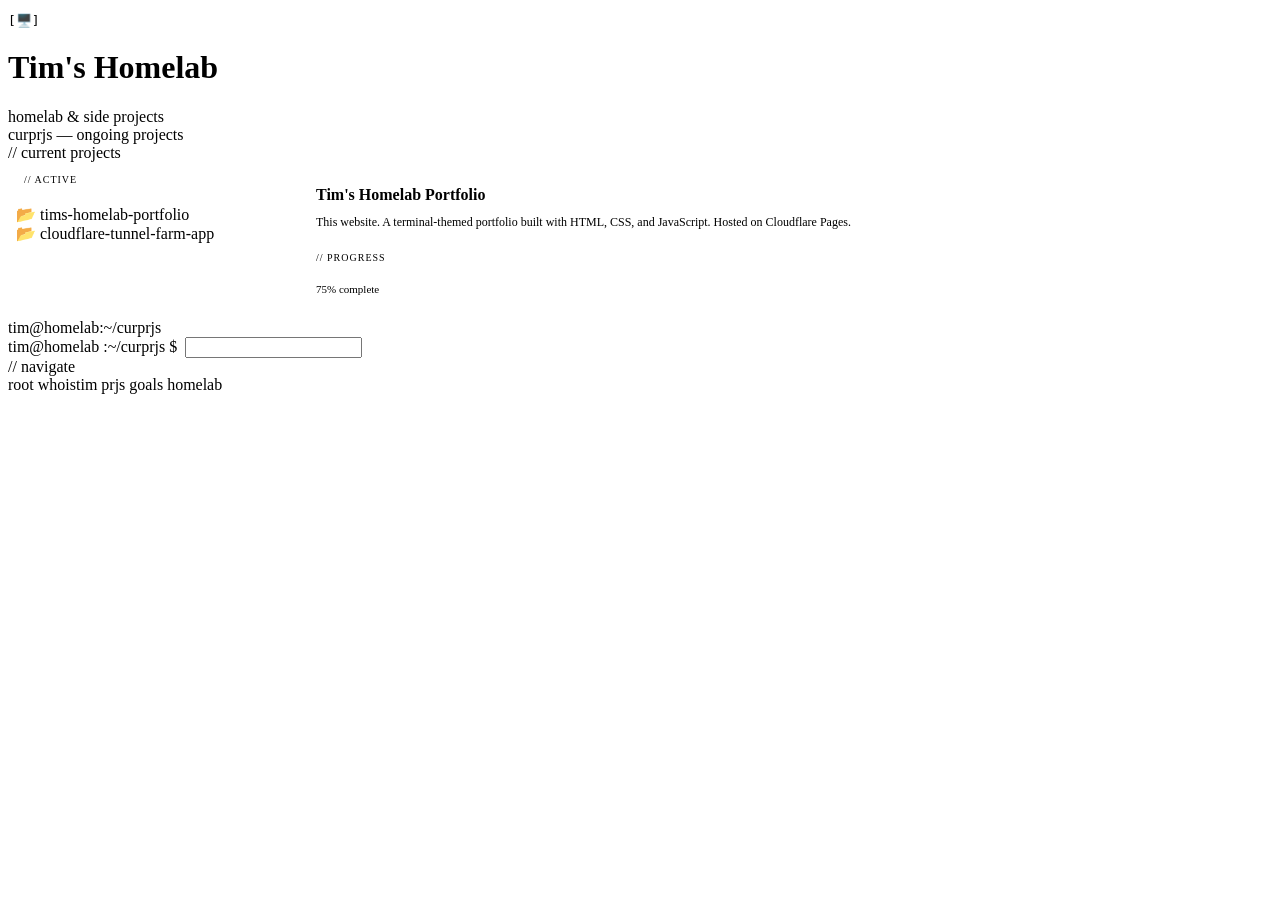
==== curprojects.html @ 7fc9b071 "Add files via upload" ====
<!DOCTYPE html>
<html lang="en">
<head>
  <meta charset="UTF-8">
  <meta name="viewport" content="width=device-width, initial-scale=1.0">
  <title>Current Projects — Tim's Homelab</title>
  <link rel="stylesheet" href="assets/css/style.css">
  <style>
    .curprj-layout { display: grid; grid-template-columns: 260px 1fr; gap: 24px; }
    .curprj-list-panel { border: 1px solid var(--border); border-radius: 6px; overflow-y: auto; background: var(--bg2); }
    .list-header { padding: 12px 16px; border-bottom: 1px solid var(--border); font-size: 10px; color: var(--text-dim); text-transform: uppercase; letter-spacing: 0.1em; }
    .curprj-detail { border: 1px solid var(--border); border-radius: 6px; background: var(--bg2); padding: 24px; }
    .proj-name { font-size: 16px; font-weight: 700; color: var(--text-bright); margin-bottom: 8px; }
    .proj-purpose { font-size: 12px; color: var(--text-dim); margin-bottom: 20px; line-height: 1.7; }
    .progress-label { font-size: 10px; color: var(--text-dim); text-transform: uppercase; letter-spacing: 0.1em; margin-bottom: 8px; }
    .progress-bar-wrap { background: var(--bg3); border: 1px solid var(--border); border-radius: 3px; height: 8px; overflow: hidden; margin-bottom: 4px; }
    .progress-bar { height: 100%; background: var(--green); border-radius: 3px; transition: width 0.6s ease; }
    .progress-pct { font-size: 11px; color: var(--green); }
    .empty-state { color: var(--text-dim); font-size: 12px; }
    @media (max-width: 768px) { .curprj-layout { grid-template-columns: 1fr; } }
  </style>
</head>
<body class="page-wrapper">

  <header class="site-header">
    <div class="site-title">
      <pre class="ascii-icon">[🖥️]</pre>
      <div class="title-text">
        <h1>Tim's Homelab</h1>
        <span>homelab &amp; side projects</span>
      </div>
    </div>
    <div class="site-description">curprjs — ongoing projects</div>
  </header>

  <main class="page-content fade-in">
    <div class="page-title">// <span>current projects</span></div>

    <div class="curprj-layout">
      <div class="curprj-list-panel">
        <div class="list-header">// active</div>
        <div id="curprj-list" class="folder-list" style="padding:8px"></div>
      </div>
      <div class="curprj-detail" id="curprj-detail">
        <div class="empty-state">select a project to view progress</div>
      </div>
    </div>
  </main>

  <div class="nav-terminal">
    <div class="terminal">
      <div class="terminal-bar">
        <div class="terminal-dot red"></div>
        <div class="terminal-dot yellow"></div>
        <div class="terminal-dot green"></div>
        <span class="terminal-title">tim@homelab:~/curprjs</span>
      </div>
      <div class="terminal-body">
        <div id="nav-output"></div>
        <div class="terminal-line">
          <span class="prompt-user">tim</span><span class="prompt-at">@</span><span class="prompt-host">homelab</span>
          <span style="color:var(--text-dim)">:</span><span class="prompt-path">~/curprjs</span>
          <span style="color:var(--text)">$&nbsp;</span>
          <input id="nav-input" class="terminal-input" type="text" autocomplete="off" spellcheck="false">
        </div>
      </div>
      <div class="cheatsheet">
        <div class="cheatsheet-label">// navigate</div>
        <span class="cmd-hint"><span class="cmd" data-cmd="root">root</span></span>
        <span class="cmd-hint"><span class="cmd" data-cmd="whoistim">whoistim</span></span>
        <span class="cmd-hint"><span class="cmd" data-cmd="prjs">prjs</span></span>
        <span class="cmd-hint"><span class="cmd" data-cmd="goals">goals</span></span>
        <span class="cmd-hint"><span class="cmd" data-cmd="homelab">homelab</span></span>
      </div>
    </div>
  </div>

  <script src="assets/js/terminal.js"></script>
  <script>
    const CUR_PROJECTS = [
      {
        id: 'portfolio',
        folder: 'tims-homelab-portfolio',
        name: "Tim's Homelab Portfolio",
        purpose: 'This website. A terminal-themed portfolio built with HTML, CSS, and JavaScript. Hosted on Cloudflare Pages.',
        progress: 75,
      },
      {
        id: 'cloudflare-tunnel',
        folder: 'cloudflare-tunnel-farm-app',
        name: 'Cloudflare Tunnel — Farm App',
        purpose: 'Exposing the Farm Management System running on proot Debian to the internet via Cloudflare Quick Tunnel.',
        progress: 40,
      },
    ];

    const list   = document.getElementById('curprj-list');
    const detail = document.getElementById('curprj-detail');

    list.innerHTML = CUR_PROJECTS.map((p, i) => `
      <div class="folder-item ${i===0?'active':''}" data-id="${p.id}">
        <span class="folder-icon">📂</span>
        <span>${p.folder}</span>
      </div>
    `).join('');

    function show(id) {
      const p = CUR_PROJECTS.find(x => x.id === id);
      if (!p) return;
      document.querySelectorAll('.folder-item').forEach(el => el.classList.toggle('active', el.dataset.id === id));
      detail.innerHTML = `
        <div class="fade-in">
          <div class="proj-name">${p.name}</div>
          <div class="proj-purpose">${p.purpose}</div>
          <div class="progress-label">// progress</div>
          <div class="progress-bar-wrap">
            <div class="progress-bar" style="width:${p.progress}%"></div>
          </div>
          <div class="progress-pct">${p.progress}% complete</div>
        </div>
      `;
    }

    show(CUR_PROJECTS[0].id);
    list.addEventListener('click', e => {
      const item = e.target.closest('.folder-item');
      if (item) show(item.dataset.id);
    });
  </script>
</body>
</html>
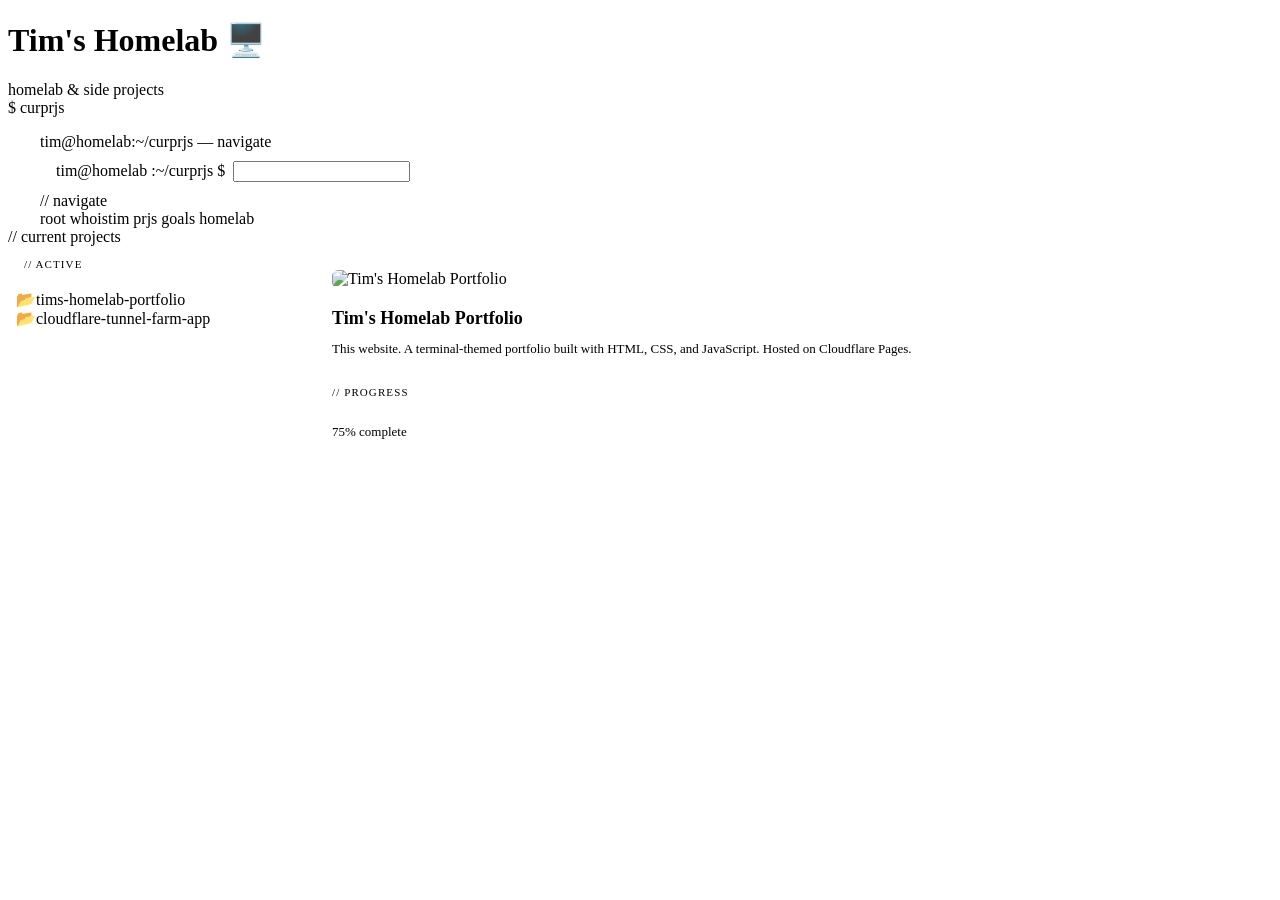
==== commit ce739921: "Renewal of Files" ====
--- a/curprojects.html
+++ b/curprojects.html
@@ -6,57 +6,51 @@
   <title>Current Projects — Tim's Homelab</title>
   <link rel="stylesheet" href="assets/css/style.css">
   <style>
-    .curprj-layout { display: grid; grid-template-columns: 260px 1fr; gap: 24px; }
-    .curprj-list-panel { border: 1px solid var(--border); border-radius: 6px; overflow-y: auto; background: var(--bg2); }
-    .list-header { padding: 12px 16px; border-bottom: 1px solid var(--border); font-size: 10px; color: var(--text-dim); text-transform: uppercase; letter-spacing: 0.1em; }
-    .curprj-detail { border: 1px solid var(--border); border-radius: 6px; background: var(--bg2); padding: 24px; }
-    .proj-name { font-size: 16px; font-weight: 700; color: var(--text-bright); margin-bottom: 8px; }
-    .proj-purpose { font-size: 12px; color: var(--text-dim); margin-bottom: 20px; line-height: 1.7; }
-    .progress-label { font-size: 10px; color: var(--text-dim); text-transform: uppercase; letter-spacing: 0.1em; margin-bottom: 8px; }
-    .progress-bar-wrap { background: var(--bg3); border: 1px solid var(--border); border-radius: 3px; height: 8px; overflow: hidden; margin-bottom: 4px; }
-    .progress-bar { height: 100%; background: var(--green); border-radius: 3px; transition: width 0.6s ease; }
-    .progress-pct { font-size: 11px; color: var(--green); }
-    .empty-state { color: var(--text-dim); font-size: 12px; }
-    @media (max-width: 768px) { .curprj-layout { grid-template-columns: 1fr; } }
+    .curprj-layout { display:grid; grid-template-columns:280px 1fr; gap:20px; min-height:60vh; }
+    .curprj-list-panel { border:1px solid var(--border); border-radius:6px; overflow-y:auto; background:var(--bg2); }
+    .list-header { padding:12px 16px; border-bottom:1px solid var(--border); font-size:11px; color:var(--text-dim); text-transform:uppercase; letter-spacing:0.1em; }
+    .curprj-detail { border:1px solid var(--border); border-radius:6px; background:var(--bg2); padding:24px; }
+
+    .proj-img-placeholder {
+      width:100%; height:180px; background:var(--bg3);
+      border:1px dashed var(--border); border-radius:6px;
+      display:flex; align-items:center; justify-content:center;
+      color:var(--text-dim); font-size:12px; margin-bottom:20px;
+    }
+
+    .proj-name { font-size:18px; font-weight:700; color:var(--text-bright); margin-bottom:8px; }
+    .proj-purpose { font-size:13px; color:var(--text-dim); margin-bottom:24px; line-height:1.9; }
+    .progress-label { font-size:11px; color:var(--text-dim); text-transform:uppercase; letter-spacing:0.1em; margin-bottom:10px; }
+    .progress-bar-wrap { background:var(--bg3); border:1px solid var(--border); border-radius:3px; height:10px; overflow:hidden; margin-bottom:6px; }
+    .progress-bar { height:100%; background:var(--green); border-radius:3px; transition:width 0.6s ease; }
+    .progress-pct { font-size:13px; color:var(--green); }
+
+    @media (max-width:768px) { .curprj-layout { grid-template-columns:1fr; } }
   </style>
 </head>
 <body class="page-wrapper">
 
   <header class="site-header">
     <div class="site-title">
-      <pre class="ascii-icon">[🖥️]</pre>
       <div class="title-text">
-        <h1>Tim's Homelab</h1>
+        <h1>Tim's Homelab 🖥️</h1>
         <span>homelab &amp; side projects</span>
       </div>
     </div>
-    <div class="site-description">curprjs — ongoing projects</div>
+    <div class="site-description">$ curprjs</div>
   </header>
 
-  <main class="page-content fade-in">
-    <div class="page-title">// <span>current projects</span></div>
-
-    <div class="curprj-layout">
-      <div class="curprj-list-panel">
-        <div class="list-header">// active</div>
-        <div id="curprj-list" class="folder-list" style="padding:8px"></div>
-      </div>
-      <div class="curprj-detail" id="curprj-detail">
-        <div class="empty-state">select a project to view progress</div>
-      </div>
-    </div>
-  </main>
-
-  <div class="nav-terminal">
+  <!-- Nav Terminal TOP -->
+  <div style="padding:16px 32px 0;">
     <div class="terminal">
       <div class="terminal-bar">
         <div class="terminal-dot red"></div>
         <div class="terminal-dot yellow"></div>
         <div class="terminal-dot green"></div>
-        <span class="terminal-title">tim@homelab:~/curprjs</span>
+        <span class="terminal-title">tim@homelab:~/curprjs — navigate</span>
       </div>
-      <div class="terminal-body">
-        <div id="nav-output"></div>
+      <div class="terminal-body" style="padding:10px 16px;">
+        <div id="nav-output" style="font-size:12px;"></div>
         <div class="terminal-line">
           <span class="prompt-user">tim</span><span class="prompt-at">@</span><span class="prompt-host">homelab</span>
           <span style="color:var(--text-dim)">:</span><span class="prompt-path">~/curprjs</span>
@@ -75,18 +69,31 @@
     </div>
   </div>
 
+  <main class="page-content fade-in">
+    <div class="page-title">// <span>current projects</span></div>
+    <div class="curprj-layout">
+      <div class="curprj-list-panel">
+        <div class="list-header">// active</div>
+        <div id="curprj-list" class="folder-list" style="padding:8px"></div>
+      </div>
+      <div class="curprj-detail" id="curprj-detail">
+        <div style="color:var(--text-dim);font-size:13px">select a project to view progress</div>
+      </div>
+    </div>
+  </main>
+
   <script src="assets/js/terminal.js"></script>
   <script>
     const CUR_PROJECTS = [
       {
-        id: 'portfolio',
+        id: 'portfolio', image: 'assets/img/portfolio.jpg',
         folder: 'tims-homelab-portfolio',
         name: "Tim's Homelab Portfolio",
         purpose: 'This website. A terminal-themed portfolio built with HTML, CSS, and JavaScript. Hosted on Cloudflare Pages.',
         progress: 75,
       },
       {
-        id: 'cloudflare-tunnel',
+        id: 'cloudflare-tunnel', image: 'assets/img/farmproject.jpg',
         folder: 'cloudflare-tunnel-farm-app',
         name: 'Cloudflare Tunnel — Farm App',
         purpose: 'Exposing the Farm Management System running on proot Debian to the internet via Cloudflare Quick Tunnel.',
@@ -97,10 +104,9 @@
     const list   = document.getElementById('curprj-list');
     const detail = document.getElementById('curprj-detail');
 
-    list.innerHTML = CUR_PROJECTS.map((p, i) => `
+    list.innerHTML = CUR_PROJECTS.map((p,i) => `
       <div class="folder-item ${i===0?'active':''}" data-id="${p.id}">
-        <span class="folder-icon">📂</span>
-        <span>${p.folder}</span>
+        <span class="folder-icon">📂</span><span>${p.folder}</span>
       </div>
     `).join('');
 
@@ -110,6 +116,7 @@
       document.querySelectorAll('.folder-item').forEach(el => el.classList.toggle('active', el.dataset.id === id));
       detail.innerHTML = `
         <div class="fade-in">
+          <img src="${p.image}" alt="${p.name}" style="width:100%;height:auto;aspect-ratio:16/9;object-fit:contain;border-radius:6px;border:1px solid var(--border);background:var(--bg3);margin-bottom:20px;">
           <div class="proj-name">${p.name}</div>
           <div class="proj-purpose">${p.purpose}</div>
           <div class="progress-label">// progress</div>
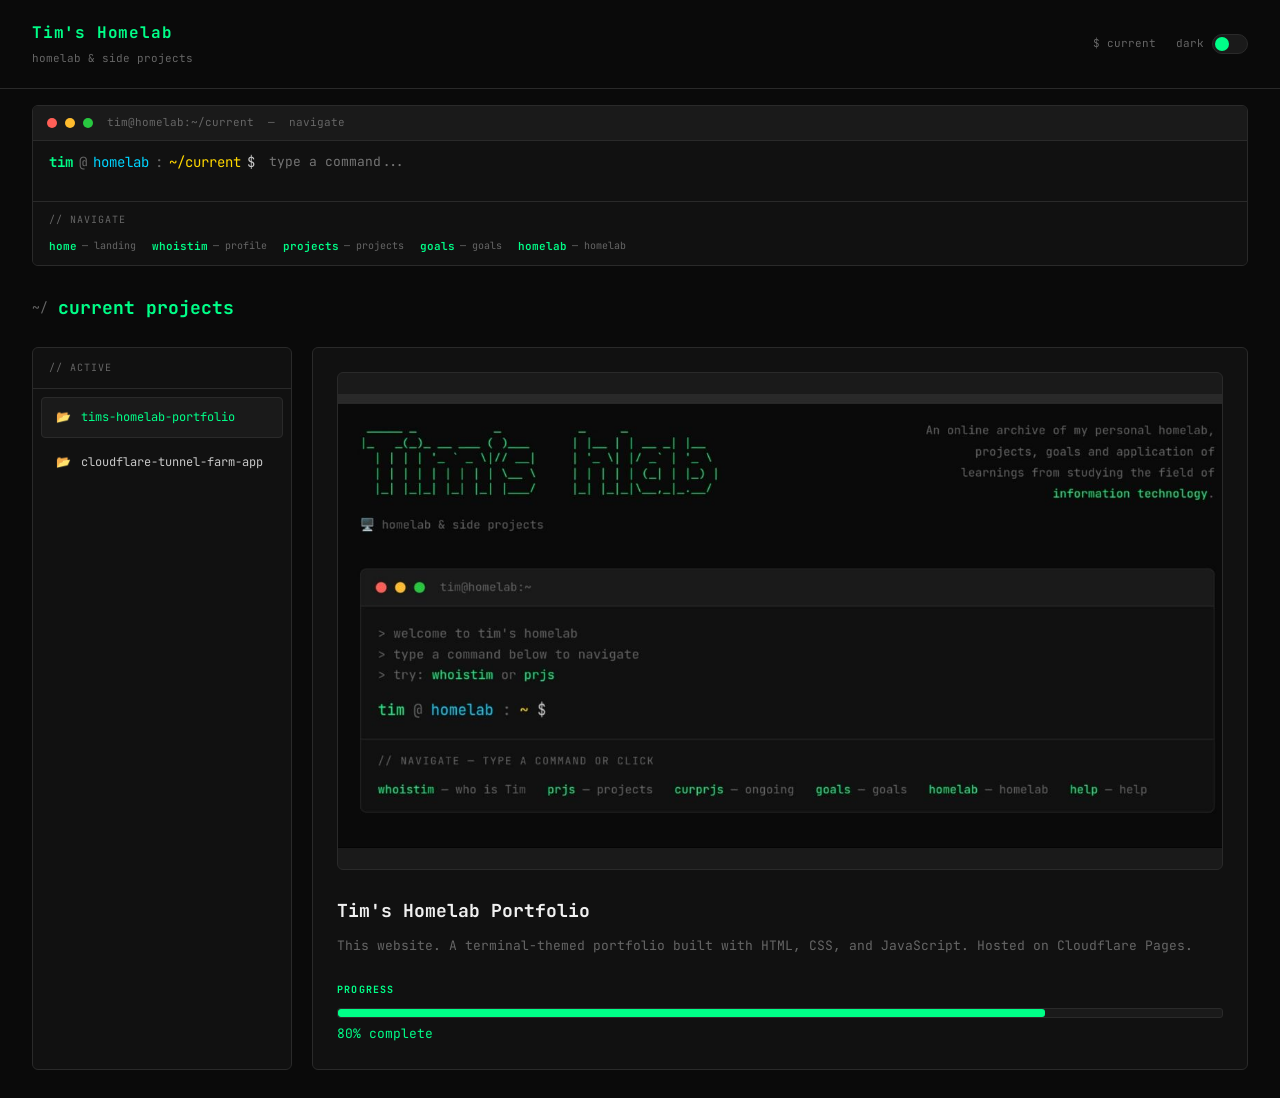
==== commit 7d101a8f: "v2" ====
--- a/curprojects.html
+++ b/curprojects.html
@@ -6,133 +6,108 @@
   <title>Current Projects — Tim's Homelab</title>
   <link rel="stylesheet" href="assets/css/style.css">
   <style>
-    .curprj-layout { display:grid; grid-template-columns:280px 1fr; gap:20px; min-height:60vh; }
+    .curprj-layout { display:grid; grid-template-columns:260px 1fr; gap:20px; min-height:60vh; }
     .curprj-list-panel { border:1px solid var(--border); border-radius:6px; overflow-y:auto; background:var(--bg2); }
-    .list-header { padding:12px 16px; border-bottom:1px solid var(--border); font-size:11px; color:var(--text-dim); text-transform:uppercase; letter-spacing:0.1em; }
+    .list-header { padding:12px 16px; border-bottom:1px solid var(--border); font-size:10px; color:var(--text-dim); text-transform:uppercase; letter-spacing:0.1em; }
     .curprj-detail { border:1px solid var(--border); border-radius:6px; background:var(--bg2); padding:24px; }
-
-    .proj-img-placeholder {
-      width:100%; height:180px; background:var(--bg3);
-      border:1px dashed var(--border); border-radius:6px;
-      display:flex; align-items:center; justify-content:center;
-      color:var(--text-dim); font-size:12px; margin-bottom:20px;
-    }
-
+    .proj-img { width:100%; height:auto; aspect-ratio:16/9; object-fit:contain; border-radius:6px; border:1px solid var(--border); background:var(--bg3); margin-bottom:20px; }
     .proj-name { font-size:18px; font-weight:700; color:var(--text-bright); margin-bottom:8px; }
     .proj-purpose { font-size:13px; color:var(--text-dim); margin-bottom:24px; line-height:1.9; }
-    .progress-label { font-size:11px; color:var(--text-dim); text-transform:uppercase; letter-spacing:0.1em; margin-bottom:10px; }
+    .progress-label { font-size:10px; color:var(--accent); text-transform:uppercase; letter-spacing:0.12em; margin-bottom:10px; font-weight:700; }
     .progress-bar-wrap { background:var(--bg3); border:1px solid var(--border); border-radius:3px; height:10px; overflow:hidden; margin-bottom:6px; }
-    .progress-bar { height:100%; background:var(--green); border-radius:3px; transition:width 0.6s ease; }
-    .progress-pct { font-size:13px; color:var(--green); }
-
-    @media (max-width:768px) { .curprj-layout { grid-template-columns:1fr; } }
+    .progress-bar { height:100%; background:var(--accent); border-radius:3px; transition:width 0.6s ease; }
+    .progress-pct { font-size:13px; color:var(--accent); }
+    @media(max-width:768px) { .curprj-layout { grid-template-columns:1fr; } }
   </style>
 </head>
 <body class="page-wrapper">
 
-  <header class="site-header">
-    <div class="site-title">
-      <div class="title-text">
-        <h1>Tim's Homelab 🖥️</h1>
-        <span>homelab &amp; side projects</span>
+<header class="site-header">
+  <div class="site-title">
+    <div class="title-text"><h1>Tim's Homelab</h1><span>homelab &amp; side projects</span></div>
+  </div>
+  <div class="header-right">
+    <div class="site-description">$ current</div>
+    <div class="theme-toggle" id="theme-toggle">
+      <span class="theme-toggle-label" id="theme-label">dark</span>
+      <div class="toggle-switch"><div class="toggle-knob"></div></div>
+    </div>
+  </div>
+</header>
+
+<div style="padding:16px 32px 0;">
+  <div class="terminal">
+    <div class="terminal-bar">
+      <div class="terminal-dot red"></div><div class="terminal-dot yellow"></div><div class="terminal-dot green"></div>
+      <span class="terminal-title">tim@homelab:~/current &nbsp;—&nbsp; navigate</span>
+    </div>
+    <div class="terminal-body" style="padding:10px 16px;">
+      <div id="nav-output" style="font-size:12px;"></div>
+      <div class="terminal-line">
+        <span class="prompt-user">tim</span><span class="prompt-at">@</span><span class="prompt-host">homelab</span>
+        <span style="color:var(--text-dim)">:</span><span class="prompt-path">~/current</span>
+        <span style="color:var(--text)">$&nbsp;</span>
+        <input id="nav-input" class="terminal-input" type="text" autocomplete="off" spellcheck="false" placeholder="type a command...">
       </div>
     </div>
-    <div class="site-description">$ curprjs</div>
-  </header>
-
-  <!-- Nav Terminal TOP -->
-  <div style="padding:16px 32px 0;">
-    <div class="terminal">
-      <div class="terminal-bar">
-        <div class="terminal-dot red"></div>
-        <div class="terminal-dot yellow"></div>
-        <div class="terminal-dot green"></div>
-        <span class="terminal-title">tim@homelab:~/curprjs — navigate</span>
-      </div>
-      <div class="terminal-body" style="padding:10px 16px;">
-        <div id="nav-output" style="font-size:12px;"></div>
-        <div class="terminal-line">
-          <span class="prompt-user">tim</span><span class="prompt-at">@</span><span class="prompt-host">homelab</span>
-          <span style="color:var(--text-dim)">:</span><span class="prompt-path">~/curprjs</span>
-          <span style="color:var(--text)">$&nbsp;</span>
-          <input id="nav-input" class="terminal-input" type="text" autocomplete="off" spellcheck="false">
-        </div>
-      </div>
-      <div class="cheatsheet">
-        <div class="cheatsheet-label">// navigate</div>
-        <span class="cmd-hint"><span class="cmd" data-cmd="root">root</span></span>
-        <span class="cmd-hint"><span class="cmd" data-cmd="whoistim">whoistim</span></span>
-        <span class="cmd-hint"><span class="cmd" data-cmd="prjs">prjs</span></span>
-        <span class="cmd-hint"><span class="cmd" data-cmd="goals">goals</span></span>
-        <span class="cmd-hint"><span class="cmd" data-cmd="homelab">homelab</span></span>
-      </div>
+    <div class="cheatsheet">
+      <div class="cheatsheet-label">// navigate</div>
+      <span class="cmd-hint"><span class="cmd" data-cmd="home">home</span> <span class="cmd-label">— landing</span></span>
+      <span class="cmd-hint"><span class="cmd" data-cmd="whoistim">whoistim</span> <span class="cmd-label">— profile</span></span>
+      <span class="cmd-hint"><span class="cmd" data-cmd="projects">projects</span> <span class="cmd-label">— projects</span></span>
+      <span class="cmd-hint"><span class="cmd" data-cmd="goals">goals</span> <span class="cmd-label">— goals</span></span>
+      <span class="cmd-hint"><span class="cmd" data-cmd="homelab">homelab</span> <span class="cmd-label">— homelab</span></span>
     </div>
   </div>
+</div>
 
-  <main class="page-content fade-in">
-    <div class="page-title">// <span>current projects</span></div>
-    <div class="curprj-layout">
-      <div class="curprj-list-panel">
-        <div class="list-header">// active</div>
-        <div id="curprj-list" class="folder-list" style="padding:8px"></div>
+<main class="page-content fade-in">
+  <div class="page-title"><span class="path">~/</span><span class="current">current projects</span></div>
+  <div class="curprj-layout">
+    <div class="curprj-list-panel">
+      <div class="list-header">// active</div>
+      <div id="curprj-list" class="folder-list" style="padding:8px"></div>
+    </div>
+    <div class="curprj-detail" id="curprj-detail">
+      <div style="color:var(--text-dim);font-size:13px">select a project to view progress</div>
+    </div>
+  </div>
+</main>
+
+<script src="assets/js/terminal.js"></script>
+<script>
+  const CUR_PROJECTS = [
+    { id:'portfolio', folder:'tims-homelab-portfolio', name:"Tim's Homelab Portfolio", image:'assets/img/portfolio.jpg', purpose:'This website. A terminal-themed portfolio built with HTML, CSS, and JavaScript. Hosted on Cloudflare Pages.', progress:80 },
+    { id:'cloudflare-tunnel', folder:'cloudflare-tunnel-farm-app', name:'Cloudflare Tunnel — Farm App', image:'assets/img/farmproject.jpg', purpose:'Exposing the Farm Management System running on proot Debian to the internet via Cloudflare Quick Tunnel.', progress:40 },
+  ];
+
+  const list = document.getElementById('curprj-list');
+  const detail = document.getElementById('curprj-detail');
+
+  list.innerHTML = CUR_PROJECTS.map((p,i) => `
+    <div class="folder-item ${i===0?'active':''}" data-id="${p.id}">
+      <span class="folder-icon">📂</span><span>${p.folder}</span>
+    </div>
+  `).join('');
+
+  function show(id) {
+    const p = CUR_PROJECTS.find(x => x.id === id);
+    if (!p) return;
+    document.querySelectorAll('.folder-item').forEach(el => el.classList.toggle('active', el.dataset.id === id));
+    detail.innerHTML = `
+      <div class="fade-in">
+        <img src="${p.image}" alt="${p.name}" class="proj-img">
+        <div class="proj-name">${p.name}</div>
+        <div class="proj-purpose">${p.purpose}</div>
+        <div class="progress-label">progress</div>
+        <div class="progress-bar-wrap"><div class="progress-bar" style="width:${p.progress}%"></div></div>
+        <div class="progress-pct">${p.progress}% complete</div>
       </div>
-      <div class="curprj-detail" id="curprj-detail">
-        <div style="color:var(--text-dim);font-size:13px">select a project to view progress</div>
-      </div>
-    </div>
-  </main>
+    `;
+  }
 
-  <script src="assets/js/terminal.js"></script>
-  <script>
-    const CUR_PROJECTS = [
-      {
-        id: 'portfolio', image: 'assets/img/portfolio.jpg',
-        folder: 'tims-homelab-portfolio',
-        name: "Tim's Homelab Portfolio",
-        purpose: 'This website. A terminal-themed portfolio built with HTML, CSS, and JavaScript. Hosted on Cloudflare Pages.',
-        progress: 75,
-      },
-      {
-        id: 'cloudflare-tunnel', image: 'assets/img/farmproject.jpg',
-        folder: 'cloudflare-tunnel-farm-app',
-        name: 'Cloudflare Tunnel — Farm App',
-        purpose: 'Exposing the Farm Management System running on proot Debian to the internet via Cloudflare Quick Tunnel.',
-        progress: 40,
-      },
-    ];
-
-    const list   = document.getElementById('curprj-list');
-    const detail = document.getElementById('curprj-detail');
-
-    list.innerHTML = CUR_PROJECTS.map((p,i) => `
-      <div class="folder-item ${i===0?'active':''}" data-id="${p.id}">
-        <span class="folder-icon">📂</span><span>${p.folder}</span>
-      </div>
-    `).join('');
-
-    function show(id) {
-      const p = CUR_PROJECTS.find(x => x.id === id);
-      if (!p) return;
-      document.querySelectorAll('.folder-item').forEach(el => el.classList.toggle('active', el.dataset.id === id));
-      detail.innerHTML = `
-        <div class="fade-in">
-          <img src="${p.image}" alt="${p.name}" style="width:100%;height:auto;aspect-ratio:16/9;object-fit:contain;border-radius:6px;border:1px solid var(--border);background:var(--bg3);margin-bottom:20px;">
-          <div class="proj-name">${p.name}</div>
-          <div class="proj-purpose">${p.purpose}</div>
-          <div class="progress-label">// progress</div>
-          <div class="progress-bar-wrap">
-            <div class="progress-bar" style="width:${p.progress}%"></div>
-          </div>
-          <div class="progress-pct">${p.progress}% complete</div>
-        </div>
-      `;
-    }
-
-    show(CUR_PROJECTS[0].id);
-    list.addEventListener('click', e => {
-      const item = e.target.closest('.folder-item');
-      if (item) show(item.dataset.id);
-    });
-  </script>
+  show(CUR_PROJECTS[0].id);
+  list.addEventListener('click', e => { const item = e.target.closest('.folder-item'); if (item) show(item.dataset.id); });
+</script>
 </body>
 </html>
--- a/assets/css/style.css
+++ b/assets/css/style.css
@@ -0,0 +1,320 @@
+@import url('https://fonts.googleapis.com/css2?family=JetBrains+Mono:wght@300;400;500;700&family=Share+Tech+Mono&display=swap');
+
+/* =========================================
+   DARK MODE (default)
+   ========================================= */
+:root {
+  --bg:          #0a0a0a;
+  --bg2:         #111111;
+  --bg3:         #1a1a1a;
+  --border:      #2a2a2a;
+  --accent:      #00ff88;
+  --accent-dim:  #00cc6a;
+  --cyan:        #00d4ff;
+  --yellow:      #ffd700;
+  --red:         #ff4444;
+  --text:        #c8c8c8;
+  --text-dim:    #666666;
+  --text-bright: #f0f0f0;
+  --font-mono:   'JetBrains Mono', 'Share Tech Mono', monospace;
+  --toggle-bg:   #1a1a1a;
+  --toggle-knob: #00ff88;
+}
+
+/* =========================================
+   LIGHT MODE
+   ========================================= */
+[data-theme="light"] {
+  --bg:          #f0f2f5;
+  --bg2:         #ffffff;
+  --bg3:         #e8eaed;
+  --border:      #d0d4da;
+  --accent:      #0077cc;
+  --accent-dim:  #005fa3;
+  --cyan:        #0066bb;
+  --yellow:      #b38600;
+  --red:         #cc2200;
+  --text:        #2a2a2a;
+  --text-dim:    #777777;
+  --text-bright: #000000;
+  --toggle-bg:   #d0d4da;
+  --toggle-knob: #0077cc;
+}
+
+/* =========================================
+   BASE
+   ========================================= */
+* { margin: 0; padding: 0; box-sizing: border-box; }
+
+html, body {
+  background: var(--bg);
+  color: var(--text);
+  font-family: var(--font-mono);
+  font-size: 14px;
+  line-height: 1.6;
+  min-height: 100vh;
+  overflow-x: hidden;
+  transition: background 0.3s ease, color 0.3s ease;
+}
+
+::-webkit-scrollbar { width: 6px; }
+::-webkit-scrollbar-track { background: var(--bg); }
+::-webkit-scrollbar-thumb { background: var(--border); border-radius: 3px; }
+::-webkit-scrollbar-thumb:hover { background: var(--accent-dim); }
+
+/* =========================================
+   THEME TOGGLE
+   ========================================= */
+.theme-toggle {
+  display: flex;
+  align-items: center;
+  gap: 8px;
+  cursor: pointer;
+  user-select: none;
+}
+
+.theme-toggle-label {
+  font-size: 11px;
+  color: var(--text-dim);
+}
+
+.toggle-switch {
+  width: 36px;
+  height: 20px;
+  background: var(--toggle-bg);
+  border: 1px solid var(--border);
+  border-radius: 10px;
+  position: relative;
+  transition: background 0.3s ease;
+  cursor: pointer;
+}
+
+.toggle-knob {
+  width: 14px;
+  height: 14px;
+  background: var(--toggle-knob);
+  border-radius: 50%;
+  position: absolute;
+  top: 2px;
+  left: 2px;
+  transition: transform 0.3s ease, background 0.3s ease;
+}
+
+[data-theme="light"] .toggle-knob {
+  transform: translateX(16px);
+}
+
+/* =========================================
+   HEADER
+   ========================================= */
+.site-header {
+  display: flex;
+  justify-content: space-between;
+  align-items: center;
+  padding: 20px 32px;
+  border-bottom: 1px solid var(--border);
+  background: var(--bg);
+  transition: background 0.3s ease, border-color 0.3s ease;
+}
+
+.site-title { display: flex; align-items: center; gap: 12px; }
+.title-text h1 { font-size: 16px; font-weight: 700; color: var(--accent); letter-spacing: 0.05em; }
+.title-text span { font-size: 11px; color: var(--text-dim); }
+
+.header-right {
+  display: flex;
+  align-items: center;
+  gap: 20px;
+}
+
+.site-description {
+  font-size: 11px;
+  color: var(--text-dim);
+  text-align: right;
+}
+
+/* =========================================
+   TERMINAL
+   ========================================= */
+.terminal {
+  background: var(--bg2);
+  border: 1px solid var(--border);
+  border-radius: 6px;
+  overflow: hidden;
+  transition: background 0.3s ease, border-color 0.3s ease;
+}
+
+.terminal-bar {
+  display: flex; align-items: center; gap: 8px;
+  padding: 8px 14px;
+  background: var(--bg3);
+  border-bottom: 1px solid var(--border);
+  transition: background 0.3s ease;
+}
+
+.terminal-dot { width: 10px; height: 10px; border-radius: 50%; }
+.terminal-dot.red    { background: #ff5f57; }
+.terminal-dot.yellow { background: #febc2e; }
+.terminal-dot.green  { background: #28c840; }
+.terminal-title { font-size: 11px; color: var(--text-dim); margin-left: 6px; }
+
+.terminal-body { padding: 16px; min-height: 60px; }
+
+.terminal-line { display: flex; align-items: center; gap: 6px; }
+
+.prompt-user { color: var(--accent); font-weight: 700; }
+.prompt-at   { color: var(--text-dim); }
+.prompt-host { color: var(--cyan); }
+.prompt-path { color: var(--yellow); }
+
+.terminal-input {
+  flex: 1;
+  background: transparent;
+  border: none;
+  outline: none;
+  color: var(--text-bright);
+  font-family: var(--font-mono);
+  font-size: 13px;
+  caret-color: var(--accent);
+}
+
+/* =========================================
+   CHEATSHEET
+   ========================================= */
+.cheatsheet {
+  display: flex;
+  flex-wrap: wrap;
+  gap: 6px 16px;
+  padding: 10px 16px;
+  border-top: 1px solid var(--border);
+  background: var(--bg2);
+  transition: background 0.3s ease;
+}
+
+.cheatsheet-label {
+  width: 100%;
+  font-size: 10px;
+  color: var(--text-dim);
+  margin-bottom: 4px;
+  text-transform: uppercase;
+  letter-spacing: 0.1em;
+}
+
+.cmd-hint { font-size: 11px; color: var(--text-dim); display: flex; align-items: center; gap: 5px; }
+.cmd-hint .cmd {
+  color: var(--accent);
+  cursor: pointer;
+  transition: color 0.15s ease;
+  font-weight: 600;
+}
+.cmd-hint .cmd:hover { color: var(--accent-dim); text-decoration: underline; }
+.cmd-hint .cmd-label { color: var(--text-dim); font-size: 10px; }
+
+/* =========================================
+   DIRECTORY LISTING (landing page)
+   ========================================= */
+.dir-listing {
+  font-size: 13px;
+  display: flex;
+  flex-direction: column;
+  gap: 6px;
+  padding: 8px 0;
+}
+
+.dir-row {
+  display: flex;
+  align-items: center;
+  gap: 12px;
+  padding: 6px 12px;
+  border-radius: 4px;
+  cursor: pointer;
+  transition: background 0.15s ease;
+  border: 1px solid transparent;
+}
+
+.dir-row:hover {
+  background: var(--bg3);
+  border-color: var(--border);
+}
+
+.dir-perms { color: var(--text-dim); font-size: 11px; min-width: 100px; }
+.dir-name  { color: var(--accent); font-weight: 600; min-width: 130px; }
+.dir-desc  { color: var(--text-dim); font-size: 12px; }
+
+/* =========================================
+   PAGE LAYOUT
+   ========================================= */
+.page-wrapper { display: flex; flex-direction: column; min-height: 100vh; }
+.page-content { flex: 1; padding: 28px 32px; }
+
+.page-title {
+  font-size: 18px;
+  font-weight: 700;
+  color: var(--text-bright);
+  margin-bottom: 24px;
+  display: flex;
+  align-items: center;
+  gap: 10px;
+}
+
+.page-title .path { color: var(--text-dim); font-size: 13px; font-weight: 400; }
+.page-title .current { color: var(--accent); }
+
+.two-col { display: grid; gap: 24px; }
+.two-col.split-3-7 { grid-template-columns: 3fr 7fr; }
+.two-col.split-5-5 { grid-template-columns: 1fr 1fr; }
+
+/* =========================================
+   FOLDER ITEMS
+   ========================================= */
+.folder-list { display: flex; flex-direction: column; gap: 4px; }
+
+.folder-item {
+  display: flex; align-items: center; gap: 10px;
+  padding: 10px 14px;
+  border: 1px solid transparent;
+  border-radius: 4px;
+  cursor: pointer;
+  transition: all 0.15s ease;
+  font-size: 12px;
+  color: var(--text);
+}
+
+.folder-item:hover,
+.folder-item.active {
+  border-color: var(--border);
+  background: var(--bg3);
+  color: var(--accent);
+}
+
+.folder-icon { color: var(--yellow); }
+
+/* =========================================
+   SECTION LABELS
+   ========================================= */
+.section-label {
+  font-size: 11px;
+  color: var(--accent);
+  text-transform: uppercase;
+  letter-spacing: 0.12em;
+  margin: 22px 0 10px;
+  padding-bottom: 6px;
+  border-bottom: 1px solid var(--border);
+  font-weight: 700;
+}
+
+/* =========================================
+   FADE IN
+   ========================================= */
+.fade-in { animation: fadeIn 0.35s ease forwards; }
+@keyframes fadeIn { from { opacity: 0; transform: translateY(6px); } to { opacity: 1; transform: translateY(0); } }
+
+/* =========================================
+   RESPONSIVE
+   ========================================= */
+@media (max-width: 768px) {
+  .site-header { flex-wrap: wrap; gap: 12px; padding: 16px; }
+  .page-content { padding: 16px; }
+  .two-col.split-3-7,
+  .two-col.split-5-5 { grid-template-columns: 1fr; }
+}
